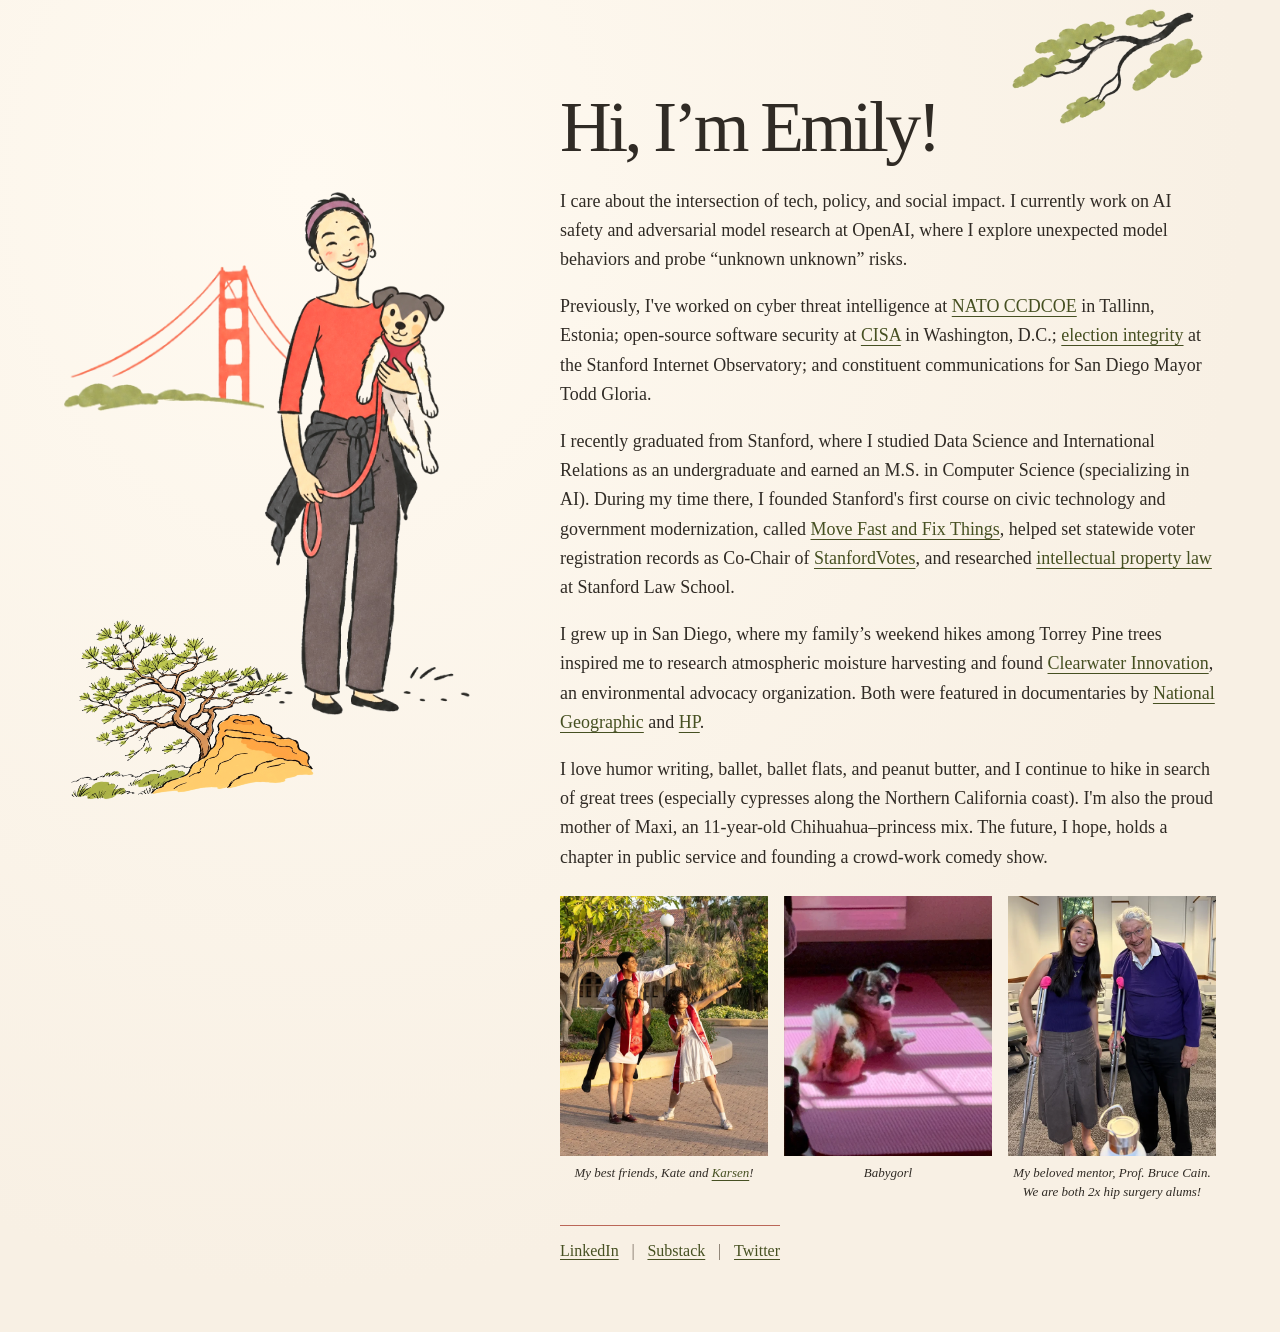
==== index.html @ e64ba514 "Publish personal website" ====
<!doctype html>
<html lang="en">
<head>
  <meta charset="utf-8">
  <meta name="viewport" content="width=device-width, initial-scale=1">
  <meta name="description" content="Emily Tianshi works at the intersection of tech, policy, and social impact.">
  <meta name="theme-color" content="#f8f0e4">
  <title>Emily Tianshi</title>
  <link rel="stylesheet" href="style.css">
</head>
<body>
  <main class="page">
    <img class="branch" src="branch-cutout.webp" width="588" height="322" alt="">
    <article class="bio">
      <h1>Hi, I’m Emily!</h1>
      <div class="scene">
        <img class="bridge" src="bridge-cutout.webp" width="513" height="314" alt="">
        <img class="portrait" src="portrait-cutout.webp" width="625" height="1350" alt="Illustration of Emily holding Maxi beside the Golden Gate Bridge.">
      </div>
      <p>I care about the intersection of tech, policy, and social impact. I currently work on AI safety and adversarial model research at OpenAI, where I explore unexpected model behaviors and probe “unknown unknown” risks.</p>
      <p>Previously, I've worked on cyber threat intelligence at <a href="https://ccdcoe.org/">NATO CCDCOE</a> in Tallinn, Estonia; open-source software security at <a href="https://www.cisa.gov/">CISA</a> in Washington, D.C.; <a href="https://www.eipartnership.net/">election integrity</a> at the Stanford Internet Observatory; and constituent communications for San Diego Mayor Todd Gloria.</p>
      <p>I recently graduated from Stanford, where I studied Data Science and International Relations as an undergraduate and earned an M.S. in Computer Science (specializing in AI). During my time there, I founded Stanford's first course on civic technology and government modernization, called <a href="https://movefastandfixthings.org/">Move Fast and Fix Things</a>, helped set statewide voter registration records as Co-Chair of <a href="https://www.stanfordvotes.org/">StanfordVotes</a>, and researched <a href="https://npe.law.stanford.edu/">intellectual property law</a> at Stanford Law School.</p>
      <img class="pine" src="pine-cutout.webp" width="865" height="632" alt="">
      <p>I grew up in San Diego, where my family’s weekend hikes among Torrey Pine trees inspired me to research atmospheric moisture harvesting and found <a href="https://www.clearwaterinnovation.org/">Clearwater Innovation</a>, an environmental advocacy organization. Both were featured in documentaries by <a href="https://www.youtube.com/watch?v=lKWXIQZICv8">National Geographic</a> and <a href="https://www.youtube.com/watch?v=_Bk7hztQBMk">HP</a>.</p>
      <p>I love humor writing, ballet, ballet flats, and peanut butter, and I continue to hike in search of great trees (especially cypresses along the Northern California coast). I'm also the proud mother of Maxi, an 11-year-old Chihuahua–princess mix. The future, I hope, holds a chapter in public service and founding a crowd-work comedy show.</p>
      <div class="photo-row">
        <figure>
          <img src="graduation-photo.webp" width="640" height="800" alt="Three Stanford graduates in red stoles posing together outdoors.">
          <figcaption>My best friends, Kate and <a href="https://karsenleewahal.com/">Karsen</a>!</figcaption>
        </figure>
        <figure>
          <img src="maxi-photo.webp" width="640" height="800" alt="Maxi looking back from a pink mat in the sunlight.">
          <figcaption>Babygorl</figcaption>
        </figure>
        <figure>
          <img src="classroom-photo.webp" width="640" height="800" alt="Emily and her professor smiling together in a classroom.">
          <figcaption>My beloved mentor, Prof. Bruce Cain. We are both 2x hip surgery alums!</figcaption>
        </figure>
      </div>
      <nav class="social" aria-label="Social links">
        <a href="https://www.linkedin.com/in/emily-tianshi/">LinkedIn</a> <span aria-hidden="true">|</span> <a href="https://emilytianshi.substack.com/">Substack</a> <span aria-hidden="true">|</span> <a href="https://x.com/EmilyTianshi">Twitter</a>
      </nav>
    </article>
  </main>
</body>
</html>
---- style.css ----
:root {
  color-scheme: light;
  background: #f8f0e4;
  color: #302b25;
  font-family: Georgia, "Times New Roman", serif;
  font-size: 100%;
}

* { box-sizing: border-box; }

body {
  margin: 0;
  background: radial-gradient(ellipse at 24% 14%, #fffaf1, #f8f0e4 68%);
}

.page {
  position: relative;
  max-width: 80rem;
  margin-inline: auto;
  padding: clamp(4rem, 7vw, 6.5rem) clamp(1.25rem, 5vw, 4rem) 4rem;
}

.portrait, .bridge, .branch, .pine {
  display: block;
  max-width: 100%;
  height: auto;
}

.scene {
  position: absolute;
  inset-block-start: clamp(8rem, 15vw, 12rem);
  inset-inline-start: 5%;
  width: 36%;
  max-width: 27rem;
}

.portrait {
  position: relative;
  width: 56%;
  margin-inline-start: 38%;
}

.bridge {
  position: absolute;
  inset-block-start: 14%;
  inset-inline-start: 0;
  width: 55%;
}

.branch {
  position: absolute;
  inset-block-start: .85rem;
  inset-inline-end: clamp(1.25rem, 6vw, 5rem);
  width: clamp(7rem, 15vw, 13rem);
  transform: rotate(-6deg);
}

.bio {
  max-width: 41rem;
  margin-inline-start: max(40%, calc(100% - 41rem));
}

h1 {
  margin: 0 0 1.4rem;
  font-size: clamp(2.6rem, 5.6vw, 5rem);
  font-weight: 400;
  line-height: 1.04;
  letter-spacing: -.05em;
}

p {
  margin: 0 0 1.15rem;
  font-size: clamp(1rem, .94rem + .23vw, 1.17rem);
  line-height: 1.62;
}

a {
  color: #465022;
  text-decoration-thickness: .08em;
  text-underline-offset: .21em;
}

a:hover { color: #9f392d; }

a:focus-visible {
  outline: 2px solid #9f392d;
  outline-offset: 4px;
  border-radius: 2px;
}

.photo-row {
  clear: both;
  display: grid;
  grid-template-columns: repeat(3, minmax(0, 1fr));
  gap: clamp(.5rem, 1.5vw, 1rem);
  margin-block-start: 1.5rem;
}

.photo-row img {
  display: block;
  width: 100%;
  height: auto;
}

.photo-row figure {
  margin: 0;
}

.photo-row figcaption {
  margin-block-start: .5rem;
  font-size: .8125rem;
  font-style: italic;
  line-height: 1.45;
  text-align: center;
}

.social {
  clear: both;
  width: fit-content;
  max-width: 100%;
  display: flex;
  flex-wrap: wrap;
  align-items: center;
  gap: .15rem .8rem;
  margin-top: 1.5rem;
  padding-top: .5rem;
  border-top: 1px solid #bb6758;
}

.social a { padding-block: .5rem; }
.social span { color: #786d60; }

.pine {
  position: absolute;
  width: 19%;
  inset-inline-start: 5%;
  inset-block-start: clamp(27rem, 48vw, 39rem);
  transform: rotate(-5deg);
}

@media (max-width: 48rem) {
  .page {
    max-width: 43rem;
    padding-block-start: 4.75rem;
  }

  .bio { margin-inline-start: 0; }

  .scene {
    position: relative;
    inset: auto;
    float: right;
    width: clamp(6rem, 31%, 10rem);
    margin: .15rem 0 .65rem .8rem;
  }

  .portrait {
    width: 66%;
    margin-inline-start: 30%;
  }

  .bridge { width: 64%; }

  .branch {
    width: clamp(6rem, 30vw, 9rem);
    inset-block-start: .55rem;
  }

  .pine {
    position: static;
    float: left;
    clear: both;
    width: clamp(4.5rem, 25%, 8rem);
    margin: .2rem .9rem .35rem 0;
  }
}
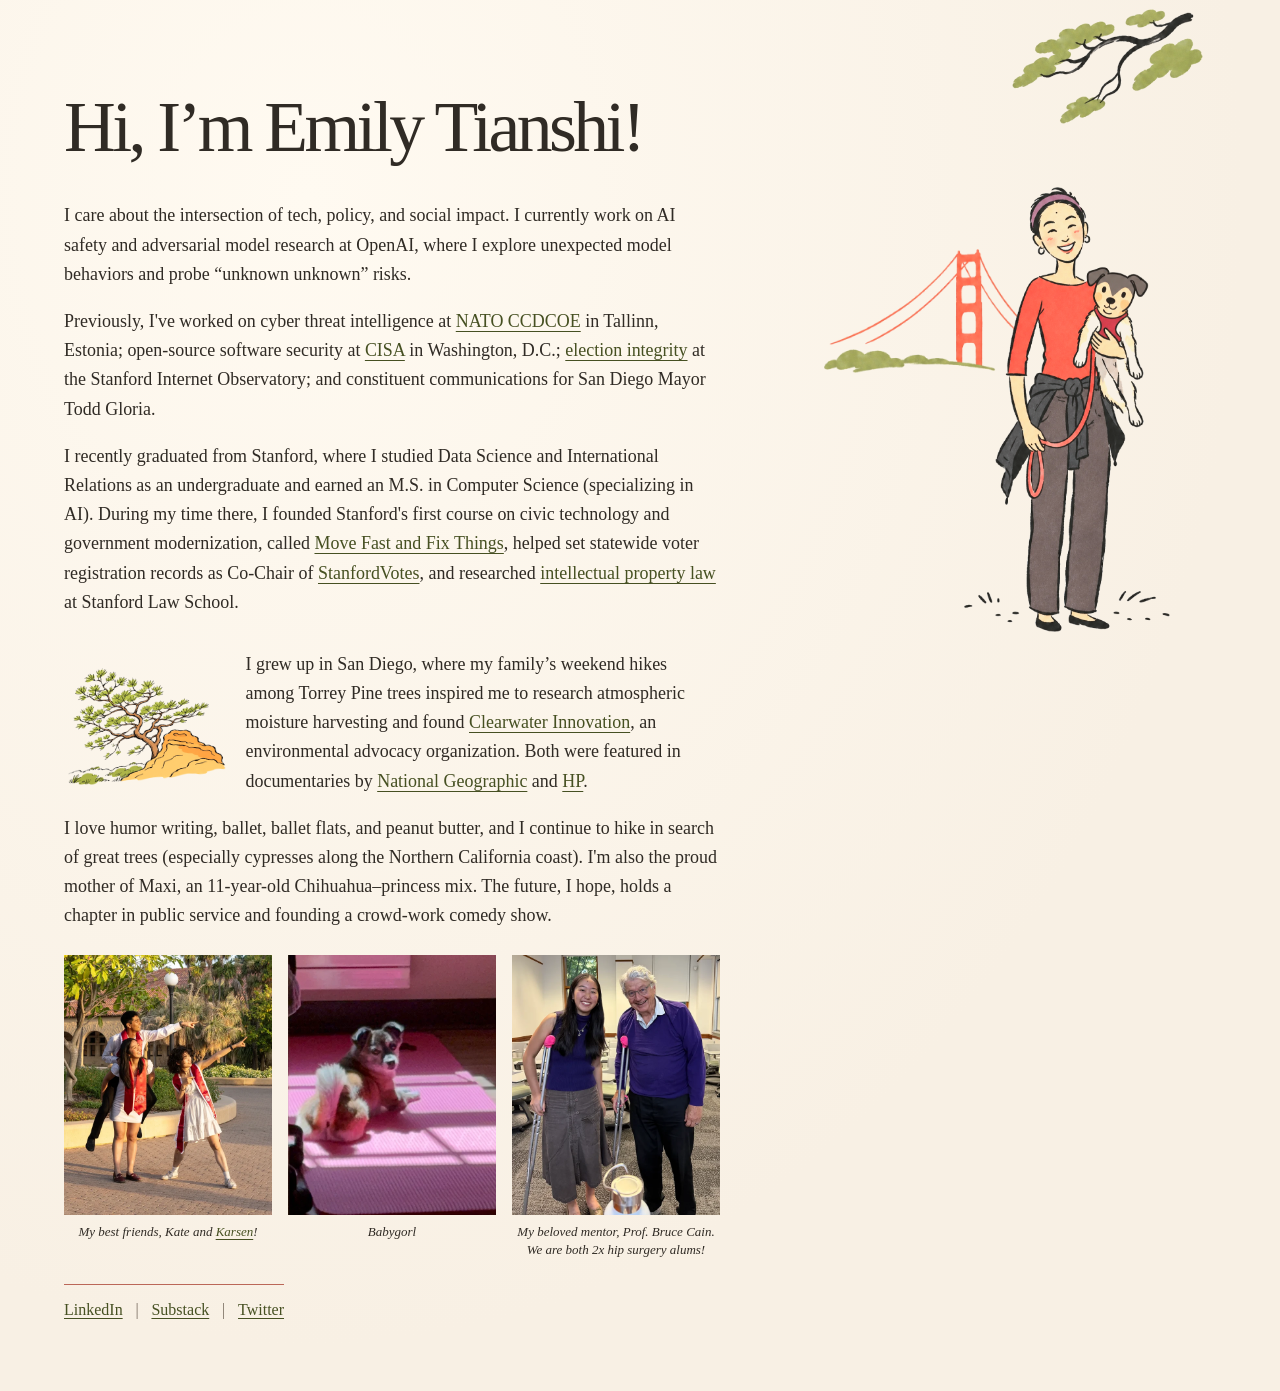
==== commit a993088f: "Anchor illustrations to the bio and align the gallery" ====
--- a/index.html
+++ b/index.html
@@ -12,16 +12,22 @@
   <main class="page">
     <img class="branch" src="branch-cutout.webp" width="588" height="322" alt="">
     <article class="bio">
-      <h1>Hi, I’m Emily!</h1>
-      <div class="scene">
-        <img class="bridge" src="bridge-cutout.webp" width="513" height="314" alt="">
-        <img class="portrait" src="portrait-cutout.webp" width="625" height="1350" alt="Illustration of Emily holding Maxi beside the Golden Gate Bridge.">
+      <h1>Hi, I’m Emily Tianshi!</h1>
+      <div class="intro">
+        <div class="scene">
+          <img class="bridge" src="bridge-cutout.webp" width="513" height="314" alt="">
+          <img class="portrait" src="portrait-cutout.webp" width="625" height="1350" alt="Illustration of Emily holding Maxi beside the Golden Gate Bridge.">
+        </div>
+        <div class="intro-copy">
+          <p>I care about the intersection of tech, policy, and social impact. I currently work on AI safety and adversarial model research at OpenAI, where I explore unexpected model behaviors and probe “unknown unknown” risks.</p>
+          <p>Previously, I've worked on cyber threat intelligence at <a href="https://ccdcoe.org/">NATO CCDCOE</a> in Tallinn, Estonia; open-source software security at <a href="https://www.cisa.gov/">CISA</a> in Washington, D.C.; <a href="https://www.eipartnership.net/">election integrity</a> at the Stanford Internet Observatory; and constituent communications for San Diego Mayor Todd Gloria.</p>
+          <p>I recently graduated from Stanford, where I studied Data Science and International Relations as an undergraduate and earned an M.S. in Computer Science (specializing in AI). During my time there, I founded Stanford's first course on civic technology and government modernization, called <a href="https://movefastandfixthings.org/">Move Fast and Fix Things</a>, helped set statewide voter registration records as Co-Chair of <a href="https://www.stanfordvotes.org/">StanfordVotes</a>, and researched <a href="https://npe.law.stanford.edu/">intellectual property law</a> at Stanford Law School.</p>
+        </div>
       </div>
-      <p>I care about the intersection of tech, policy, and social impact. I currently work on AI safety and adversarial model research at OpenAI, where I explore unexpected model behaviors and probe “unknown unknown” risks.</p>
-      <p>Previously, I've worked on cyber threat intelligence at <a href="https://ccdcoe.org/">NATO CCDCOE</a> in Tallinn, Estonia; open-source software security at <a href="https://www.cisa.gov/">CISA</a> in Washington, D.C.; <a href="https://www.eipartnership.net/">election integrity</a> at the Stanford Internet Observatory; and constituent communications for San Diego Mayor Todd Gloria.</p>
-      <p>I recently graduated from Stanford, where I studied Data Science and International Relations as an undergraduate and earned an M.S. in Computer Science (specializing in AI). During my time there, I founded Stanford's first course on civic technology and government modernization, called <a href="https://movefastandfixthings.org/">Move Fast and Fix Things</a>, helped set statewide voter registration records as Co-Chair of <a href="https://www.stanfordvotes.org/">StanfordVotes</a>, and researched <a href="https://npe.law.stanford.edu/">intellectual property law</a> at Stanford Law School.</p>
-      <img class="pine" src="pine-cutout.webp" width="865" height="632" alt="">
-      <p>I grew up in San Diego, where my family’s weekend hikes among Torrey Pine trees inspired me to research atmospheric moisture harvesting and found <a href="https://www.clearwaterinnovation.org/">Clearwater Innovation</a>, an environmental advocacy organization. Both were featured in documentaries by <a href="https://www.youtube.com/watch?v=lKWXIQZICv8">National Geographic</a> and <a href="https://www.youtube.com/watch?v=_Bk7hztQBMk">HP</a>.</p>
+      <div class="san-diego">
+        <img class="pine" src="pine-cutout.webp" width="865" height="632" alt="">
+        <p>I grew up in San Diego, where my family’s weekend hikes among Torrey Pine trees inspired me to research atmospheric moisture harvesting and found <a href="https://www.clearwaterinnovation.org/">Clearwater Innovation</a>, an environmental advocacy organization. Both were featured in documentaries by <a href="https://www.youtube.com/watch?v=lKWXIQZICv8">National Geographic</a> and <a href="https://www.youtube.com/watch?v=_Bk7hztQBMk">HP</a>.</p>
+      </div>
       <p>I love humor writing, ballet, ballet flats, and peanut butter, and I continue to hike in search of great trees (especially cypresses along the Northern California coast). I'm also the proud mother of Maxi, an 11-year-old Chihuahua–princess mix. The future, I hope, holds a chapter in public service and founding a crowd-work comedy show.</p>
       <div class="photo-row">
         <figure>
--- a/style.css
+++ b/style.css
@@ -26,12 +26,22 @@
   height: auto;
 }
 
+.intro {
+  display: grid;
+  grid-template-columns: minmax(0, 1.65fr) minmax(0, 1fr);
+  gap: clamp(1rem, 4vw, 4rem);
+  align-items: center;
+}
+
+.intro-copy { grid-column: 1; grid-row: 1; max-width: 41rem; }
+
 .scene {
-  position: absolute;
-  inset-block-start: clamp(8rem, 15vw, 12rem);
-  inset-inline-start: 5%;
-  width: 36%;
-  max-width: 27rem;
+  position: relative;
+  width: 100%;
+  max-width: 23rem;
+  justify-self: center;
+  grid-column: 2;
+  grid-row: 1;
 }
 
 .portrait {
@@ -55,9 +65,8 @@
   transform: rotate(-6deg);
 }
 
-.bio {
+.bio > p, .san-diego, .photo-row {
   max-width: 41rem;
-  margin-inline-start: max(40%, calc(100% - 41rem));
 }
 
 h1 {
@@ -130,13 +139,17 @@
 .social a { padding-block: .5rem; }
 .social span { color: #786d60; }
 
-.pine {
-  position: absolute;
-  width: 19%;
-  inset-inline-start: 5%;
-  inset-block-start: clamp(27rem, 48vw, 39rem);
-  transform: rotate(-5deg);
+.san-diego {
+  display: grid;
+  grid-template-columns: minmax(4.5rem, 24%) minmax(0, 1fr);
+  align-items: center;
+  gap: clamp(.65rem, 2vw, 1.5rem);
+  margin-block-end: 1.15rem;
 }
+
+.san-diego p, .intro-copy p:last-child { margin-block-end: 0; }
+.intro { margin-block-end: 1.15rem; }
+.pine { transform: rotate(-5deg); }
 
 @media (max-width: 48rem) {
   .page {
@@ -144,33 +157,36 @@
     padding-block-start: 4.75rem;
   }
 
-  .bio { margin-inline-start: 0; }
-
-  .scene {
-    position: relative;
-    inset: auto;
-    float: right;
-    width: clamp(6rem, 31%, 10rem);
-    margin: .15rem 0 .65rem .8rem;
+  .intro {
+    grid-template-columns: minmax(0, 1fr) minmax(5rem, 28%);
+    align-items: start;
   }
 
-  .portrait {
-    width: 66%;
-    margin-inline-start: 30%;
-  }
-
+  .scene { margin-block-start: .35rem; }
+  .portrait { width: 66%; margin-inline-start: 30%; }
   .bridge { width: 64%; }
 
   .branch {
     width: clamp(6rem, 30vw, 9rem);
     inset-block-start: .55rem;
   }
+}
+
+@media (max-width: 36rem) {
+  .intro { display: flow-root; }
+  .intro-copy { display: contents; }
+
+  .scene {
+    float: right;
+    width: 30%;
+    margin: .15rem 0 .65rem .8rem;
+  }
+
+  .san-diego { display: flow-root; }
 
   .pine {
-    position: static;
     float: left;
-    clear: both;
-    width: clamp(4.5rem, 25%, 8rem);
+    width: 25%;
     margin: .2rem .9rem .35rem 0;
   }
 }
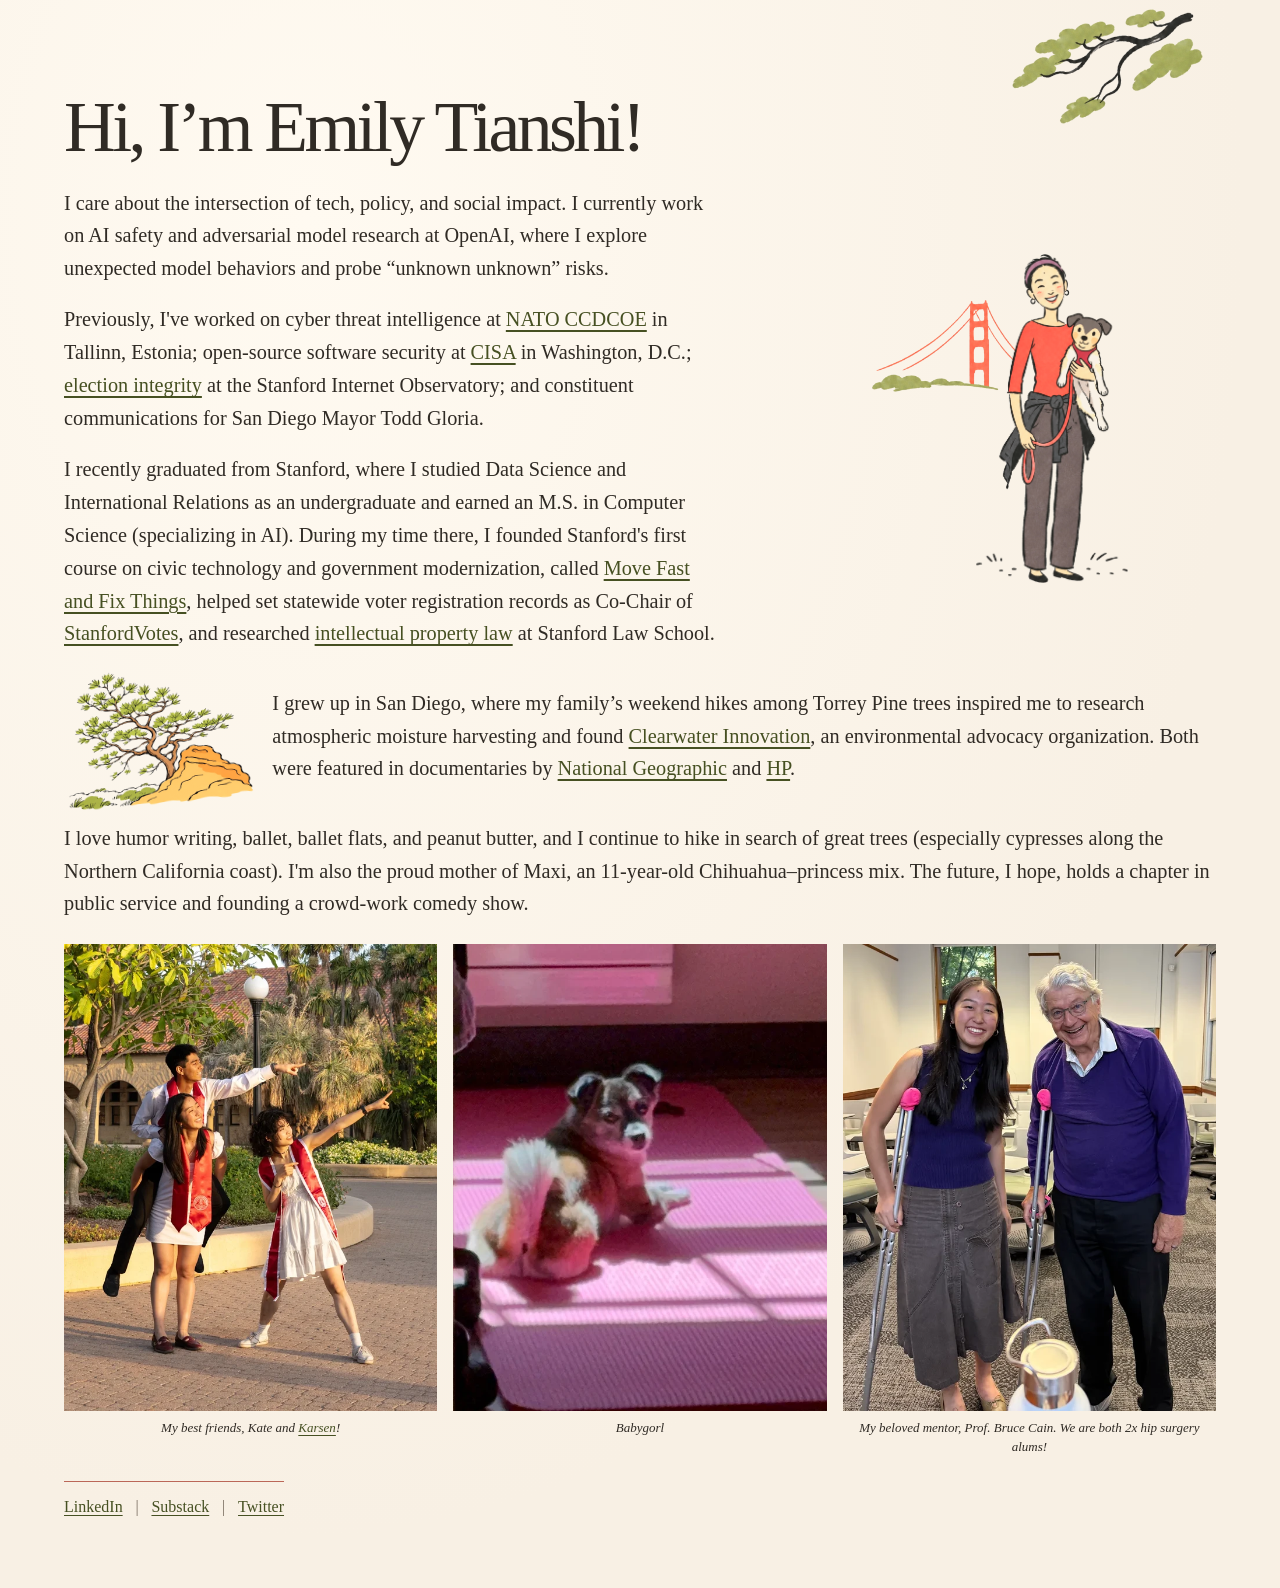
==== commit 455e970d: "Widen the bio, resize artwork, and refresh styles" ====
--- a/index.html
+++ b/index.html
@@ -6,7 +6,7 @@
   <meta name="description" content="Emily Tianshi works at the intersection of tech, policy, and social impact.">
   <meta name="theme-color" content="#f8f0e4">
   <title>Emily Tianshi</title>
-  <link rel="stylesheet" href="style.css">
+  <link rel="stylesheet" href="style.css?v=3">
 </head>
 <body>
   <main class="page">
--- a/style.css
+++ b/style.css
@@ -38,7 +38,7 @@
 .scene {
   position: relative;
   width: 100%;
-  max-width: 23rem;
+  max-width: 17rem;
   justify-self: center;
   grid-column: 2;
   grid-row: 1;
@@ -65,10 +65,6 @@
   transform: rotate(-6deg);
 }
 
-.bio > p, .san-diego, .photo-row {
-  max-width: 41rem;
-}
-
 h1 {
   margin: 0 0 1.4rem;
   font-size: clamp(2.6rem, 5.6vw, 5rem);
@@ -79,7 +75,7 @@
 
 p {
   margin: 0 0 1.15rem;
-  font-size: clamp(1rem, .94rem + .23vw, 1.17rem);
+  font-size: clamp(1.0625rem, .98rem + .36vw, 1.3rem);
   line-height: 1.62;
 }
 
@@ -141,7 +137,7 @@
 
 .san-diego {
   display: grid;
-  grid-template-columns: minmax(4.5rem, 24%) minmax(0, 1fr);
+  grid-template-columns: minmax(4.5rem, 16%) minmax(0, 1fr);
   align-items: center;
   gap: clamp(.65rem, 2vw, 1.5rem);
   margin-block-end: 1.15rem;
@@ -178,7 +174,7 @@
 
   .scene {
     float: right;
-    width: 30%;
+    width: 26%;
     margin: .15rem 0 .65rem .8rem;
   }
 
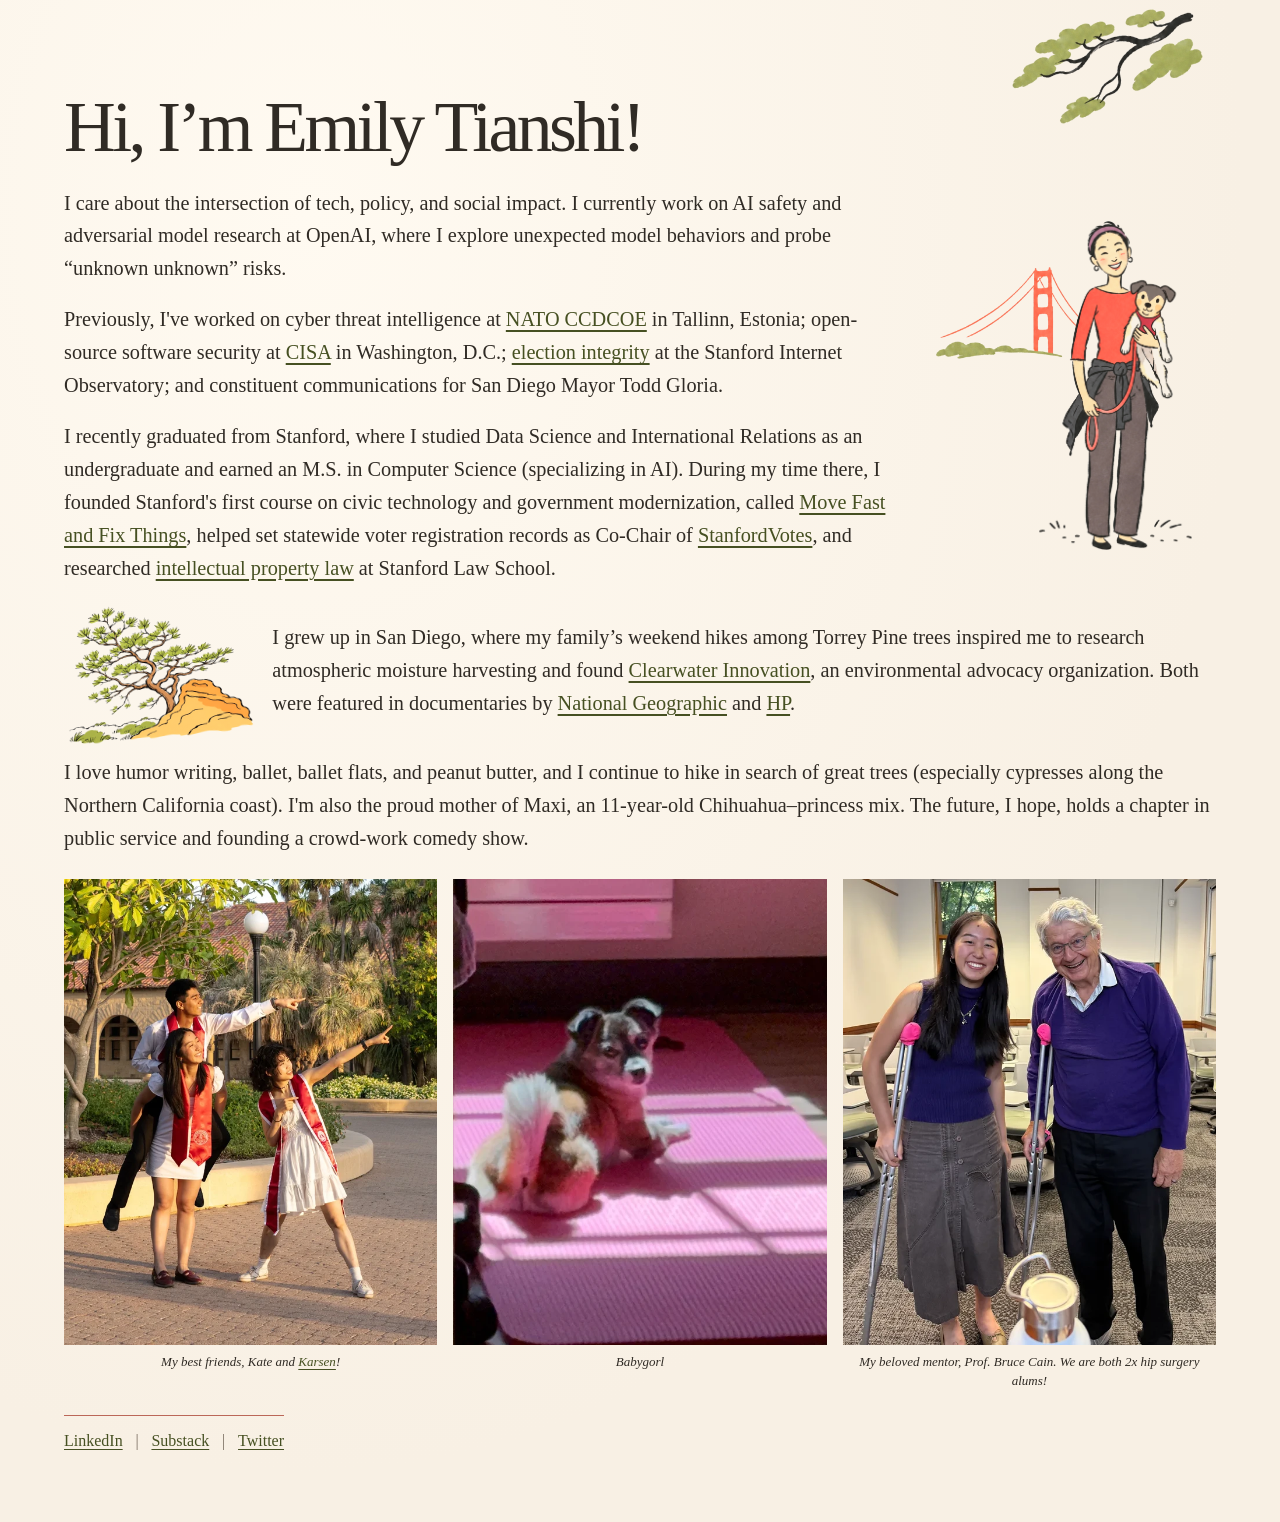
==== commit c7588fc8: "Reduce space between the bio and illustration" ====
--- a/index.html
+++ b/index.html
@@ -6,7 +6,7 @@
   <meta name="description" content="Emily Tianshi works at the intersection of tech, policy, and social impact.">
   <meta name="theme-color" content="#f8f0e4">
   <title>Emily Tianshi</title>
-  <link rel="stylesheet" href="style.css?v=3">
+  <link rel="stylesheet" href="style.css?v=4">
 </head>
 <body>
   <main class="page">
--- a/style.css
+++ b/style.css
@@ -28,12 +28,12 @@
 
 .intro {
   display: grid;
-  grid-template-columns: minmax(0, 1.65fr) minmax(0, 1fr);
-  gap: clamp(1rem, 4vw, 4rem);
+  grid-template-columns: minmax(0, 1fr) minmax(0, 25%);
+  gap: clamp(1rem, 2.5vw, 2rem);
   align-items: center;
 }
 
-.intro-copy { grid-column: 1; grid-row: 1; max-width: 41rem; }
+.intro-copy { grid-column: 1; grid-row: 1; }
 
 .scene {
   position: relative;
